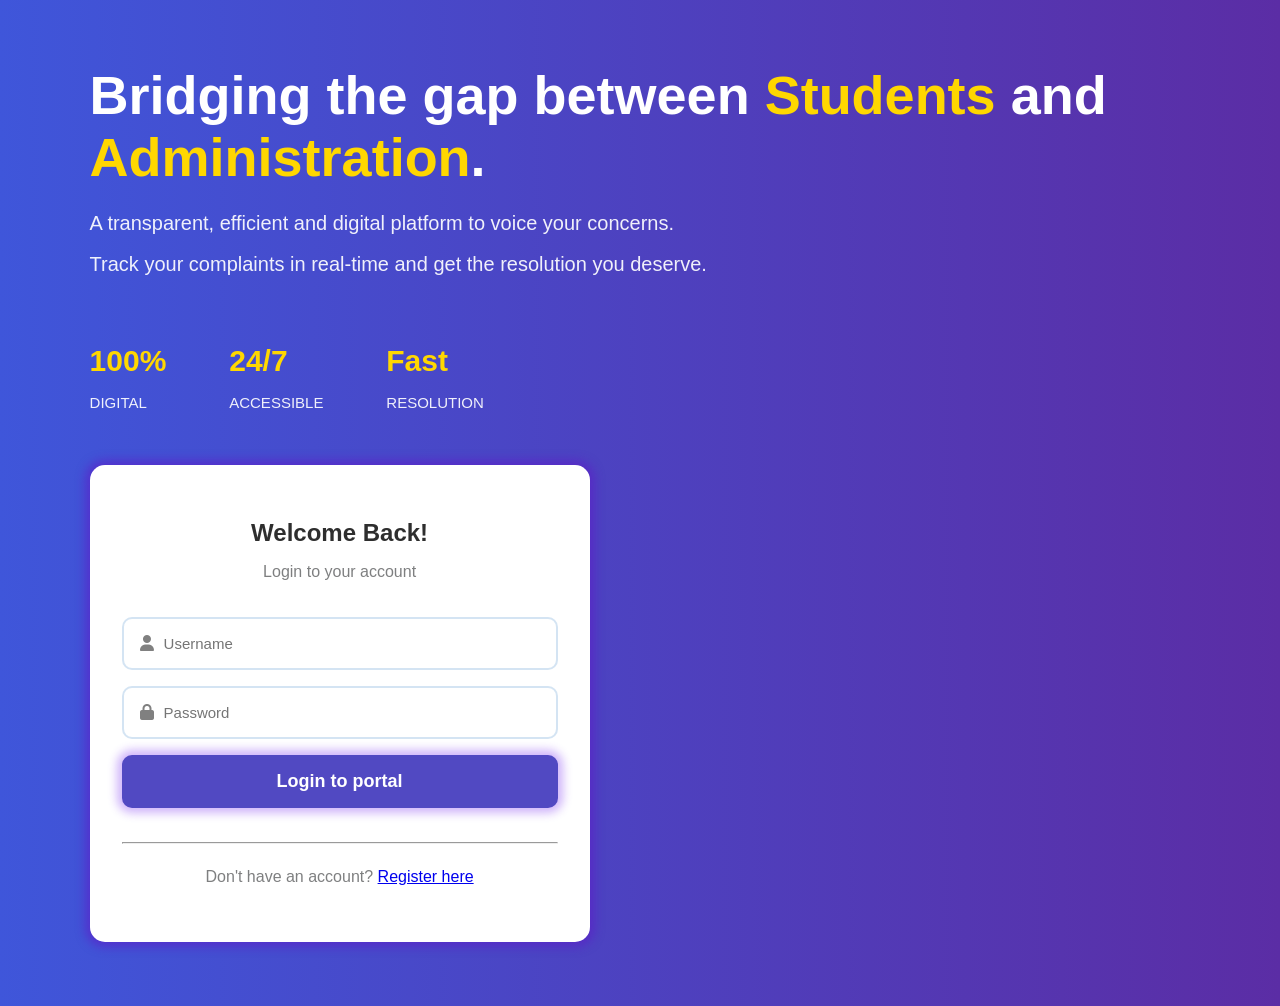
==== index.html @ fc9451e2 "Added index.html and style.css for login page" ====
<!DOCTYPE html>
<html lang="en">
    <head>
        <meta charset="UTF-8">
        <meta name="viewport" content="width=device-width, initial-scale=1.0">
        <title>Students Complaints Management & Reporting System</title>
        <link rel="stylesheet" href="style.css">
        <link rel="stylesheet" href="https://cdnjs.cloudflare.com/ajax/libs/font-awesome/6.5.0/css/all.min.css">
    </head>

    <body>
        <div class="login-page">
            <h2>Bridging the gap between <span>Students</span> and <span>Administration</span>.</h2>
            <p>A transparent, efficient and digital platform to voice your concerns.</p><br>
            <p>Track your complaints in real-time and get the resolution you deserve.</p><br><br>

            <div class="bottom-info">
                <div class="digital">
                    <h3>100%</h3>
                    <p style="font-size: 15px;font-weight: 500;">DIGITAL</p>
                </div>

                <div class="accessible">
                    <h3>24/7</h3>
                    <p style="font-size: 15px; font-weight: 500;">ACCESSIBLE</p>
                </div>

                <div class="resolution">
                    <h3>Fast</h3>
                    <p style="font-size: 15px; font-weight: 500;">RESOLUTION</p>
                </div>
            </div>

            <br><br><br>

            <div class="uname-passwd">
                <form action="login.php" method="POST">
                    <h2 style="text-align: center;">Welcome Back!</h2>
                    <p style="font-family:Arial, Helvetica, sans-serif; font-size: 16px; color:rgba(32, 33, 34, 0.575); text-align: center;">Login to your account</p><br><br>

                    <div class="input-box">
                        <i class="fa-solid fa-user"></i>
                        <input type="text" name="username" placeholder="Username" required>
                    </div>
                    
                    <div class="input-box">
                        <i class="fa-solid fa-lock"></i>
                        <input type="password" name="password" placeholder="Password" required>
                    </div>
                    
                    <button type="submit">Login to portal</button><br><br>

                    <hr>

                    <p style="font-family:Arial, Helvetica, sans-serif; font-size: 16px; color:rgba(32, 33, 34, 0.575); text-align: center; padding: 1.5rem;">Don't have an account? <a href="register.html">Register here</a></p>
                </form>
            </div>
        </div>
    </body>
</html>
---- style.css ----
* {
    margin: 0;
    padding: 0;
    box-sizing: border-box;
}

body {
    background: linear-gradient(90deg, rgba(63, 86, 218, 1) 0%, rgb(91, 45, 165) 100%);
    font-family: Arial, Helvetica, sans-serif;
    color:white;
    margin: 5%;
    padding-left: 2%;
}


/* .login-page {
    column-count: 2;
} */

.login-page {
    display: flex;
    flex-direction: column;
    align-items: start;
}

.login-page h2{
    font-size: 54px;
    font-weight: 900;
    padding-bottom: 1.5rem;
}

.login-page h2 span {
    color: gold
}

.login-page p {
    font-family: Arial, Helvetica, sans-serif;
    font-size: 20px;
    color:rgba(255, 255, 255, 0.918)
}

.bottom-info {
    padding-top: 2rem;
    display: flex;
    justify-content: space-between;
    width: 35%;
}

.digital h3{
    font-family: Arial, Helvetica, sans-serif;
    font-size: 30px;
    font-weight: 900;
    color:gold;
    padding-bottom: 1rem;
}

.accessible h3{
    font-family: Arial, Helvetica, sans-serif;
    font-size: 30px;
    font-weight: 900;
    color:gold;
    padding-bottom: 1rem;
}

.resolution h3{
    font-family: Arial, Helvetica, sans-serif;
    font-size: 30px;
    font-weight: 900;
    color:gold;
    padding-bottom: 1rem;
}   

.login-page .uname-passwd form{
    box-sizing: border-box;
    box-shadow: 0px 0px 10px 5px rgba(93, 28, 199, 0.6);
    background-color: white;
    border-radius: 15px;
    padding: 2rem;
    width: 500px;
    height: 100%;
    
}

.uname-passwd h2 {
    padding-top: 5%;
    padding-bottom: 1rem;
    font-size: 24px;
    color: rgba(7, 7, 7, 0.842);
}

.input-box {
    position: relative;
}

.input-box i {
    position: absolute;
    left: 10px;
    top: 50%;
    transform: translateY(-50%);
    color: gray;
    padding-bottom: 1rem;
    padding-left: 0.5rem;
}

.uname-passwd input {
    width: 100%;
    padding: 1rem;
    padding-left: 2.5rem;
    margin-bottom: 1rem;
    border: 2px solid #9ec2e471;
    border-radius: 10px;
    font-size: 15px;
}

.uname-passwd button {
    width: 100%;
    padding: 1rem;
    margin-bottom: 1rem;
    background-color: rgb(81, 73, 194);
    box-shadow: 0px 0px 10px 5px rgba(102, 17, 238, 0.315);
    border: none;
    border-radius: 10px;
    font-size: 18px;
    font-family: Arial, Helvetica, sans-serif;
    color: white;
    font-weight: 700;
    cursor: pointer;
}
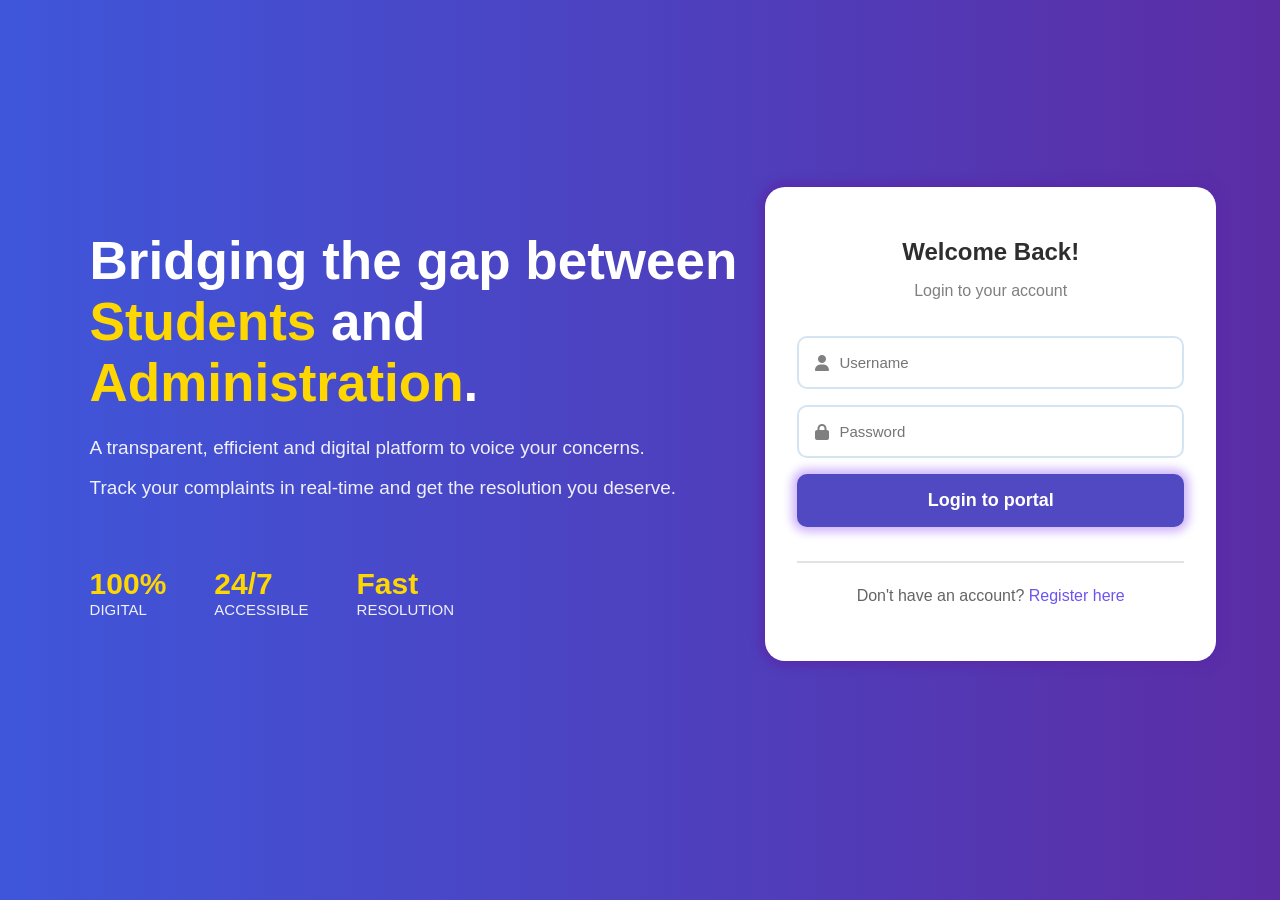
==== commit a4e6cb47: "Modified index.html to fix content and also modified styling of the content in style.css" ====
--- a/index.html
+++ b/index.html
@@ -3,36 +3,40 @@
     <head>
         <meta charset="UTF-8">
         <meta name="viewport" content="width=device-width, initial-scale=1.0">
-        <title>Students Complaints Management & Reporting System</title>
+        <title>Students Complaints Management & Reporting System (SCMRS)</title>
         <link rel="stylesheet" href="style.css">
         <link rel="stylesheet" href="https://cdnjs.cloudflare.com/ajax/libs/font-awesome/6.5.0/css/all.min.css">
     </head>
 
     <body>
         <div class="login-page">
-            <h2>Bridging the gap between <span>Students</span> and <span>Administration</span>.</h2>
-            <p>A transparent, efficient and digital platform to voice your concerns.</p><br>
-            <p>Track your complaints in real-time and get the resolution you deserve.</p><br><br>
 
-            <div class="bottom-info">
-                <div class="digital">
-                    <h3>100%</h3>
-                    <p style="font-size: 15px;font-weight: 500;">DIGITAL</p>
-                </div>
+            <div class="left-content">
+                <h2>Bridging the gap between <span>Students</span> and <span>Administration</span>.</h2>
+                <p>A transparent, efficient and digital platform to voice your concerns.</p><br>
+                <p>Track your complaints in real-time and get the resolution you deserve.</p><br><br>
 
-                <div class="accessible">
-                    <h3>24/7</h3>
-                    <p style="font-size: 15px; font-weight: 500;">ACCESSIBLE</p>
-                </div>
+                <div class="bottom-info">
+                    <div class="digital">
+                        <h3>100%</h3>
+                        <p style="font-size: 15px;font-weight: 500;">DIGITAL</p>
+                    </div>
 
-                <div class="resolution">
-                    <h3>Fast</h3>
-                    <p style="font-size: 15px; font-weight: 500;">RESOLUTION</p>
+                    <div class="accessible">
+                        <h3>24/7</h3>
+                        <p style="font-size: 15px; font-weight: 500;">ACCESSIBLE</p>
+                    </div>
+
+                    <div class="resolution">
+                        <h3>Fast</h3>
+                        <p style="font-size: 15px; font-weight: 500;">RESOLUTION</p>
+                    </div>
                 </div>
             </div>
 
             <br><br><br>
 
+            <!-- the login form -->
             <div class="uname-passwd">
                 <form action="login.php" method="POST">
                     <h2 style="text-align: center;">Welcome Back!</h2>
@@ -50,9 +54,9 @@
                     
                     <button type="submit">Login to portal</button><br><br>
 
-                    <hr>
+                    <hr style="border: 0.1px solid rgba(32, 33, 34, 0.13);">
 
-                    <p style="font-family:Arial, Helvetica, sans-serif; font-size: 16px; color:rgba(32, 33, 34, 0.575); text-align: center; padding: 1.5rem;">Don't have an account? <a href="register.html">Register here</a></p>
+                    <p style="font-family:Arial, Helvetica, sans-serif; font-size: 16px; color:rgba(32, 33, 34, 0.699); text-align: center; padding: 1.5rem;">Don't have an account? <a href="register.html" style="color:rgba(80, 52, 238, 0.842); text-decoration: none;">Register here</a></p>
                 </form>
             </div>
         </div>
--- a/style.css
+++ b/style.css
@@ -12,73 +12,74 @@
     padding-left: 2%;
 }
 
-
-/* .login-page {
-    column-count: 2;
-} */
-
 .login-page {
     display: flex;
-    flex-direction: column;
-    align-items: start;
+    justify-content: space-between;
+    align-items: center;
+    min-height: 80vh;
 }
 
-.login-page h2{
-    font-size: 54px;
+.left-content h2{
+    font-size: 53px;
     font-weight: 900;
     padding-bottom: 1.5rem;
 }
 
-.login-page h2 span {
+.left-content h2 span {
     color: gold
 }
 
-.login-page p {
+.left-content p {
     font-family: Arial, Helvetica, sans-serif;
-    font-size: 20px;
+    font-size: 19px;
     color:rgba(255, 255, 255, 0.918)
 }
 
-.bottom-info {
-    padding-top: 2rem;
-    display: flex;
-    justify-content: space-between;
-    width: 35%;
+.left-content {
+    width: 60%;
 }
 
-.digital h3{
+.bottom-info {
+    display: flex;
+    gap: 3rem;
+    margin-top: 2rem;
+    width: 40%;
+}
+
+.bottom-info div {
+    display: flex;
+    flex-direction: column;
+}
+
+.bottom-info h3 {
     font-family: Arial, Helvetica, sans-serif;
     font-size: 30px;
     font-weight: 900;
-    color:gold;
-    padding-bottom: 1rem;
+    color:gold; 
 }
 
-.accessible h3{
-    font-family: Arial, Helvetica, sans-serif;
-    font-size: 30px;
-    font-weight: 900;
-    color:gold;
-    padding-bottom: 1rem;
+.digital, .accessible, .resolution {
+    display: flex;
+    flex-direction: column;
+    align-items: start;
+    width: 50%;
 }
-
-.resolution h3{
-    font-family: Arial, Helvetica, sans-serif;
-    font-size: 30px;
-    font-weight: 900;
-    color:gold;
-    padding-bottom: 1rem;
-}   
 
 .login-page .uname-passwd form{
     box-sizing: border-box;
-    box-shadow: 0px 0px 10px 5px rgba(93, 28, 199, 0.6);
+    box-shadow: 0px 0px 10px 5px rgba(89, 40, 167, 0.788);
     background-color: white;
-    border-radius: 15px;
+    border-radius: 20px;
     padding: 2rem;
     width: 500px;
     height: 100%;
     
+}
+
+.uname-passwd {
+    width: 40%;
+    display: flex;
+    justify-content: center;
 }
 
 .uname-passwd h2 {
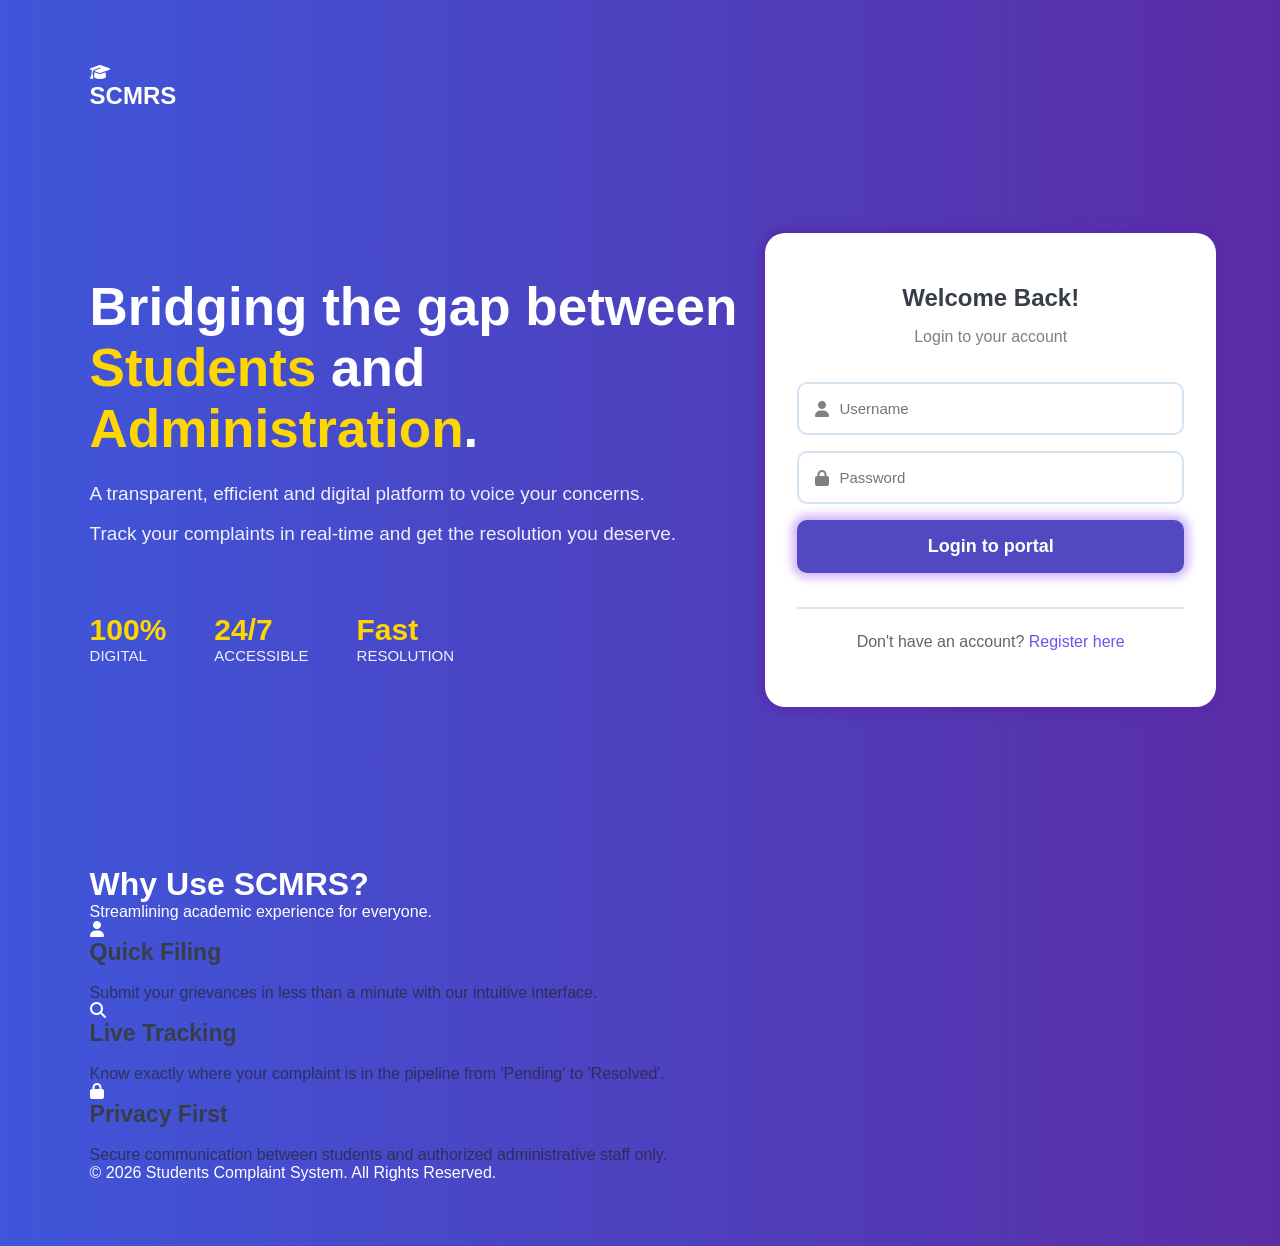
==== commit baae6caa: "Added content on login and register page" ====
--- a/index.html
+++ b/index.html
@@ -6,9 +6,49 @@
         <title>Students Complaints Management & Reporting System (SCMRS)</title>
         <link rel="stylesheet" href="style.css">
         <link rel="stylesheet" href="https://cdnjs.cloudflare.com/ajax/libs/font-awesome/6.5.0/css/all.min.css">
+
+        <script>
+            function validateLogin(event) {
+                event.preventDefault();
+
+                let usernameInput = document.querySelector('input[name="username"]')
+                let passwordInput = document.querySelector('input[name="password"]')
+                let errorBox = document.getElementById("error-message");
+
+                let username = usernameInput.value.trim();
+                let password = passwordInput.value.trim();
+
+                usernameInput.style.border = "";
+                passwordInput.style.border = "";
+
+                if (username === "" || password === "") {
+                    errorBox.innerText = "Please fill all of the fields.";
+                    errorBox.style.display = "block";
+
+                    if (username === "") {
+                        usernameInput.style.border = "1px solid red";
+                    }
+
+                    if (password === "") {
+                        passwordInput.style.border = "1px solid red";
+                    }
+                    
+                    return false;
+                }
+
+                errorBox.style.display = "none";
+
+                // for demo only
+                alert("Login successful!");
+            }
+        </script>
     </head>
 
     <body>
+        <div class="header">
+            <i class="fa-solid fa-graduation-cap"></i><h2>SCMRS</h2>
+        </div>
+
         <div class="login-page">
 
             <div class="left-content">
@@ -36,21 +76,23 @@
 
             <br><br><br>
 
-            <!-- the login form -->
+            <!-- this is our login form -->
             <div class="uname-passwd">
-                <form action="login.php" method="POST">
-                    <h2 style="text-align: center;">Welcome Back!</h2>
+                <form action="login.php" method="POST" onsubmit="validateLogin(event)" novalidate>
+                    <h2 style="text-align: center; color:rgb(55, 62, 73);">Welcome Back!</h2>
                     <p style="font-family:Arial, Helvetica, sans-serif; font-size: 16px; color:rgba(32, 33, 34, 0.575); text-align: center;">Login to your account</p><br><br>
 
                     <div class="input-box">
                         <i class="fa-solid fa-user"></i>
-                        <input type="text" name="username" placeholder="Username" required>
+                        <input type="text" name="username" placeholder="Username">
                     </div>
+                    <p id="error-message" style="color:red; display:none; font-size:14px; margin-top:10px;"></p>
                     
                     <div class="input-box">
                         <i class="fa-solid fa-lock"></i>
                         <input type="password" name="password" placeholder="Password" required>
                     </div>
+                    <p id="error-message" style="color:red; display:none; font-size:14px; margin-top:10px;"></p>
                     
                     <button type="submit">Login to portal</button><br><br>
 
@@ -60,5 +102,36 @@
                 </form>
             </div>
         </div>
+
+        <br><br>
+
+        <div class="why-use-scmrs">
+            <h1>Why Use SCMRS?</h1>
+            <p>Streamlining academic experience for everyone.</p>
+
+            <div class="benefits">
+                <div class="benefit-box">
+                    <i class="fa-solid fa-user"></i><br>
+                    <h3 style="color:rgb(55, 62, 73); font-size: 23px;">Quick Filing</h3><br>
+                    <p style="color:rgba(32, 33, 34, 0.651);">Submit your grievances in less than a minute with our intuitive interface.</p>
+                </div>
+
+                <div class="benefit-box">
+                    <i class="fa-solid fa-search"></i><br>
+                    <h3 style="color:rgb(55, 62, 73); font-size: 23px">Live Tracking</h3><br>
+                    <p style="color:rgba(32, 33, 34, 0.651);">Know exactly where your complaint is in the pipeline from 'Pending' to 'Resolved'.</p>
+                </div>
+
+                <div class="benefit-box">
+                    <i class="fa-solid fa-lock"></i><br>
+                    <h3 style="color:rgb(55, 62, 73); font-size: 23px">Privacy First</h3><br>
+                    <p style="color:rgba(32, 33, 34, 0.651);">Secure communication between students and authorized administrative staff only.</p>
+                </div>
+            </div>
+        </div>
+
+        <div class="footer">
+            <p>&copy; 2026 Students Complaint System. All Rights Reserved.</p>
+        </div>
     </body>
 </html>
--- a/style.css
+++ b/style.css
@@ -4,9 +4,13 @@
     box-sizing: border-box;
 }
 
+html, body {
+    overscroll-behavior: none;
+    font-family: Arial, Helvetica, sans-serif;
+}
+
 body {
     background: linear-gradient(90deg, rgba(63, 86, 218, 1) 0%, rgb(91, 45, 165) 100%);
-    font-family: Arial, Helvetica, sans-serif;
     color:white;
     margin: 5%;
     padding-left: 2%;
@@ -30,7 +34,6 @@
 }
 
 .left-content p {
-    font-family: Arial, Helvetica, sans-serif;
     font-size: 19px;
     color:rgba(255, 255, 255, 0.918)
 }
@@ -52,7 +55,6 @@
 }
 
 .bottom-info h3 {
-    font-family: Arial, Helvetica, sans-serif;
     font-size: 30px;
     font-weight: 900;
     color:gold; 
@@ -122,7 +124,6 @@
     border: none;
     border-radius: 10px;
     font-size: 18px;
-    font-family: Arial, Helvetica, sans-serif;
     color: white;
     font-weight: 700;
     cursor: pointer;
